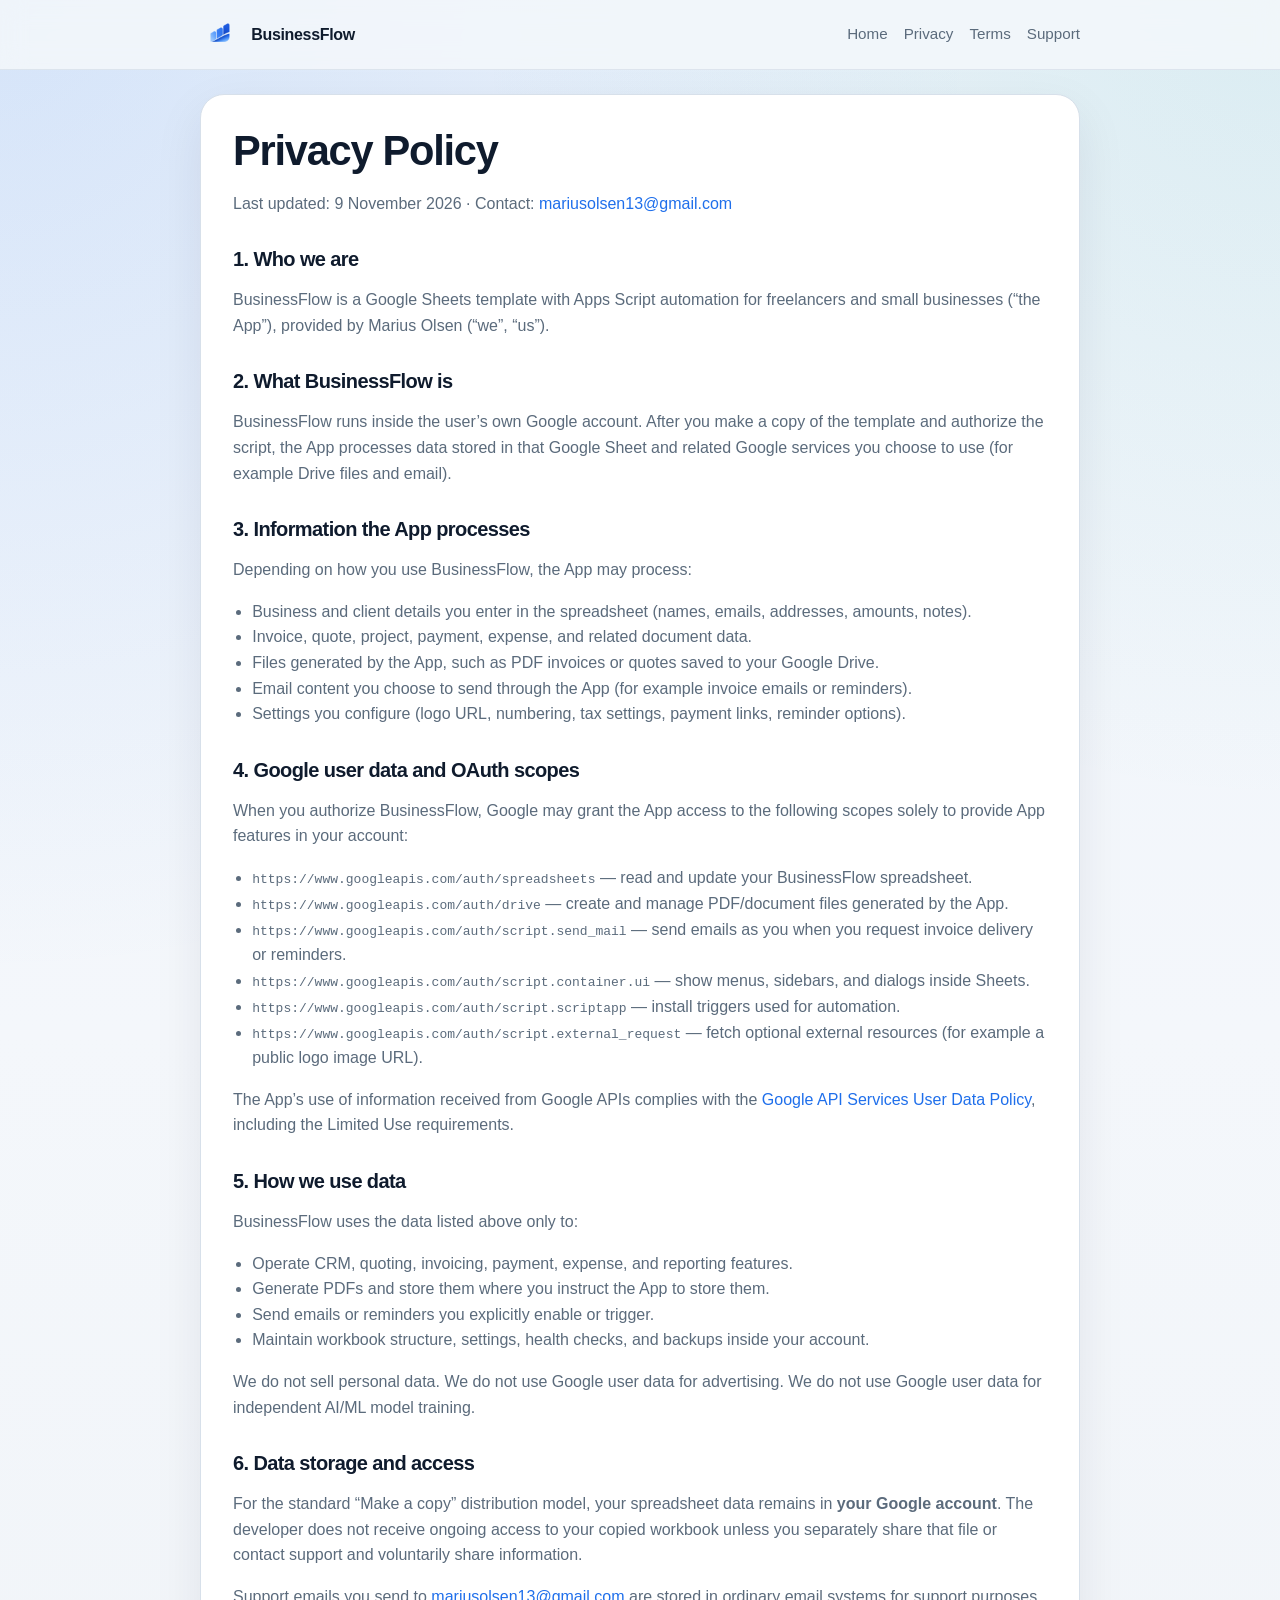
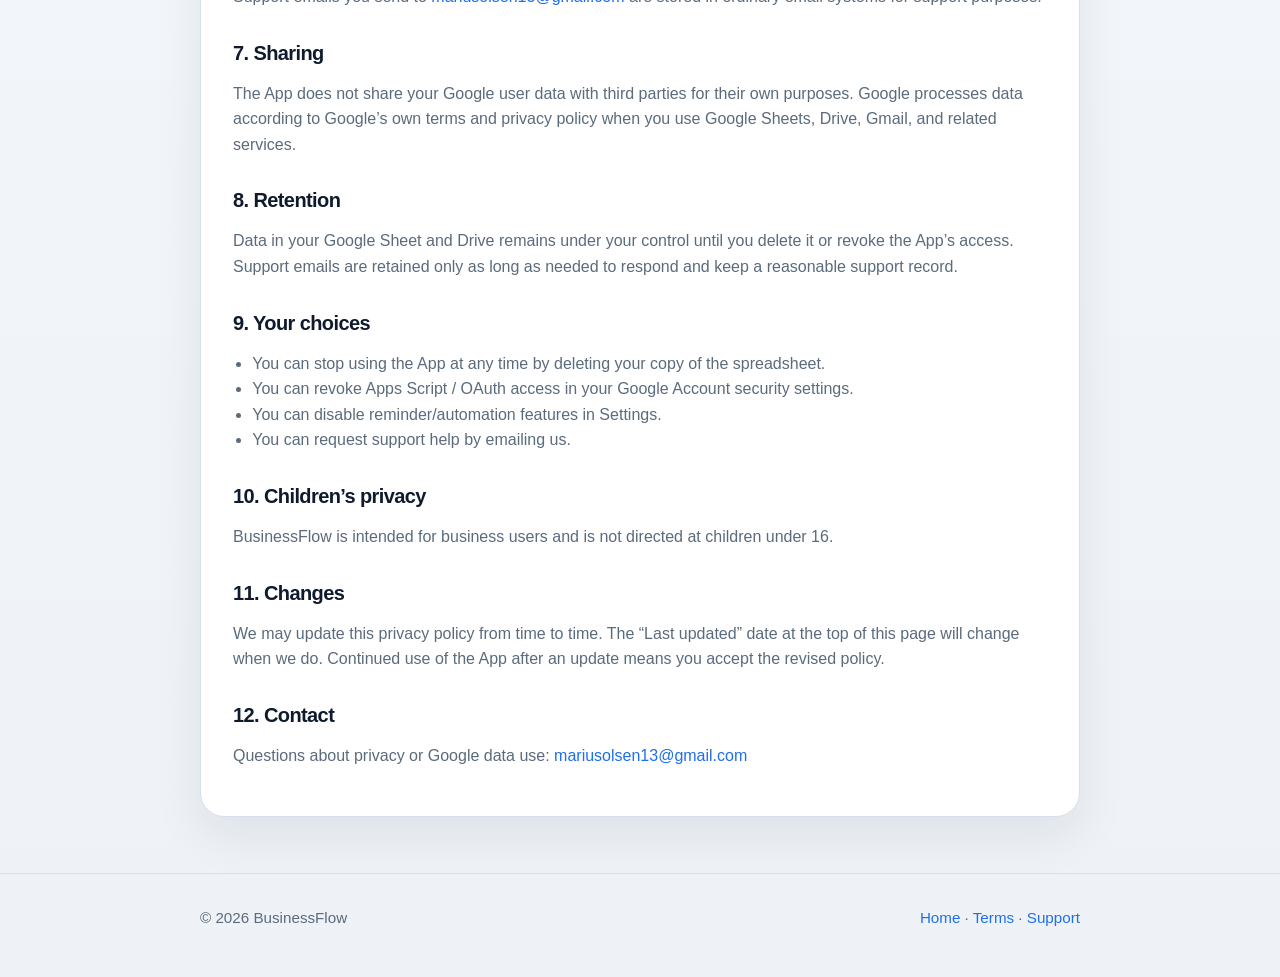
==== privacy.html @ 36321ea7 "Add BusinessFlow public site for OAuth verification. Homepage, privacy policy, terms, and consent-sc" ====
<!DOCTYPE html>
<html lang="en">
<head>
  <meta charset="utf-8">
  <meta name="viewport" content="width=device-width, initial-scale=1">
  <title>Privacy Policy – BusinessFlow</title>
  <meta name="description" content="Privacy policy for BusinessFlow, a Google Sheets and Apps Script business management template.">
  <link rel="icon" href="assets/businessflow-logo-120.png" type="image/png">
  <link rel="stylesheet" href="styles.css">
</head>
<body>
  <header class="site-header">
    <div class="wrap nav">
      <a class="brand" href="index.html">
        <img src="assets/businessflow-logo-120.png" alt="BusinessFlow logo">
        <span>BusinessFlow</span>
      </a>
      <nav class="nav-links" aria-label="Primary">
        <a href="index.html">Home</a>
        <a href="privacy.html">Privacy</a>
        <a href="terms.html">Terms</a>
        <a href="mailto:mariusolsen13@gmail.com">Support</a>
      </nav>
    </div>
  </header>

  <main class="section">
    <div class="wrap">
      <article class="panel legal">
        <h1>Privacy Policy</h1>
        <p class="meta">Last updated: 9 November 2026 · Contact: <a href="mailto:mariusolsen13@gmail.com">mariusolsen13@gmail.com</a></p>

        <h2>1. Who we are</h2>
        <p>
          BusinessFlow is a Google Sheets template with Apps Script automation for freelancers and
          small businesses (“the App”), provided by Marius Olsen (“we”, “us”).
        </p>

        <h2>2. What BusinessFlow is</h2>
        <p>
          BusinessFlow runs inside the user’s own Google account. After you make a copy of the
          template and authorize the script, the App processes data stored in that Google Sheet and
          related Google services you choose to use (for example Drive files and email).
        </p>

        <h2>3. Information the App processes</h2>
        <p>Depending on how you use BusinessFlow, the App may process:</p>
        <ul>
          <li>Business and client details you enter in the spreadsheet (names, emails, addresses, amounts, notes).</li>
          <li>Invoice, quote, project, payment, expense, and related document data.</li>
          <li>Files generated by the App, such as PDF invoices or quotes saved to your Google Drive.</li>
          <li>Email content you choose to send through the App (for example invoice emails or reminders).</li>
          <li>Settings you configure (logo URL, numbering, tax settings, payment links, reminder options).</li>
        </ul>

        <h2>4. Google user data and OAuth scopes</h2>
        <p>
          When you authorize BusinessFlow, Google may grant the App access to the following scopes
          solely to provide App features in your account:
        </p>
        <ul>
          <li><code>https://www.googleapis.com/auth/spreadsheets</code> — read and update your BusinessFlow spreadsheet.</li>
          <li><code>https://www.googleapis.com/auth/drive</code> — create and manage PDF/document files generated by the App.</li>
          <li><code>https://www.googleapis.com/auth/script.send_mail</code> — send emails as you when you request invoice delivery or reminders.</li>
          <li><code>https://www.googleapis.com/auth/script.container.ui</code> — show menus, sidebars, and dialogs inside Sheets.</li>
          <li><code>https://www.googleapis.com/auth/script.scriptapp</code> — install triggers used for automation.</li>
          <li><code>https://www.googleapis.com/auth/script.external_request</code> — fetch optional external resources (for example a public logo image URL).</li>
        </ul>
        <p>
          The App’s use of information received from Google APIs complies with the
          <a href="https://developers.google.com/terms/api-services-user-data-policy" rel="noopener noreferrer">Google API Services User Data Policy</a>,
          including the Limited Use requirements.
        </p>

        <h2>5. How we use data</h2>
        <p>BusinessFlow uses the data listed above only to:</p>
        <ul>
          <li>Operate CRM, quoting, invoicing, payment, expense, and reporting features.</li>
          <li>Generate PDFs and store them where you instruct the App to store them.</li>
          <li>Send emails or reminders you explicitly enable or trigger.</li>
          <li>Maintain workbook structure, settings, health checks, and backups inside your account.</li>
        </ul>
        <p>
          We do not sell personal data. We do not use Google user data for advertising. We do not
          use Google user data for independent AI/ML model training.
        </p>

        <h2>6. Data storage and access</h2>
        <p>
          For the standard “Make a copy” distribution model, your spreadsheet data remains in
          <strong>your Google account</strong>. The developer does not receive ongoing access to your
          copied workbook unless you separately share that file or contact support and voluntarily
          share information.
        </p>
        <p>
          Support emails you send to <a href="mailto:mariusolsen13@gmail.com">mariusolsen13@gmail.com</a>
          are stored in ordinary email systems for support purposes.
        </p>

        <h2>7. Sharing</h2>
        <p>
          The App does not share your Google user data with third parties for their own purposes.
          Google processes data according to Google’s own terms and privacy policy when you use
          Google Sheets, Drive, Gmail, and related services.
        </p>

        <h2>8. Retention</h2>
        <p>
          Data in your Google Sheet and Drive remains under your control until you delete it or
          revoke the App’s access. Support emails are retained only as long as needed to respond
          and keep a reasonable support record.
        </p>

        <h2>9. Your choices</h2>
        <ul>
          <li>You can stop using the App at any time by deleting your copy of the spreadsheet.</li>
          <li>You can revoke Apps Script / OAuth access in your Google Account security settings.</li>
          <li>You can disable reminder/automation features in Settings.</li>
          <li>You can request support help by emailing us.</li>
        </ul>

        <h2>10. Children’s privacy</h2>
        <p>BusinessFlow is intended for business users and is not directed at children under 16.</p>

        <h2>11. Changes</h2>
        <p>
          We may update this privacy policy from time to time. The “Last updated” date at the top
          of this page will change when we do. Continued use of the App after an update means you
          accept the revised policy.
        </p>

        <h2>12. Contact</h2>
        <p>
          Questions about privacy or Google data use:
          <a href="mailto:mariusolsen13@gmail.com">mariusolsen13@gmail.com</a>
        </p>
      </article>
    </div>
  </main>

  <footer class="site-footer">
    <div class="wrap footer-row">
      <div>© <span id="year"></span> BusinessFlow</div>
      <div>
        <a href="index.html">Home</a> ·
        <a href="terms.html">Terms</a> ·
        <a href="mailto:mariusolsen13@gmail.com">Support</a>
      </div>
    </div>
  </footer>
  <script>document.getElementById('year').textContent = new Date().getFullYear();</script>
</body>
</html>
---- styles.css ----
:root {
  --bg: #f4f7fb;
  --surface: #ffffff;
  --ink: #0f1b2d;
  --muted: #5b6b7c;
  --line: #d7e0ea;
  --brand: #1f6feb;
  --brand-deep: #0b3d91;
  --accent: #2aa6a1;
  --shadow: 0 18px 50px rgba(15, 27, 45, 0.08);
  --radius: 18px;
  --max: 880px;
  --font: "Segoe UI", "Helvetica Neue", Arial, sans-serif;
}

* {
  box-sizing: border-box;
}

html {
  scroll-behavior: smooth;
}

body {
  margin: 0;
  font-family: var(--font);
  color: var(--ink);
  background:
    radial-gradient(circle at top left, rgba(31, 111, 235, 0.12), transparent 34%),
    radial-gradient(circle at top right, rgba(42, 166, 161, 0.1), transparent 28%),
    linear-gradient(180deg, #eef4fb 0%, var(--bg) 40%, #eef2f6 100%);
  line-height: 1.6;
}

a {
  color: var(--brand);
  text-decoration: none;
}

a:hover {
  text-decoration: underline;
}

.wrap {
  width: min(var(--max), calc(100% - 2rem));
  margin: 0 auto;
}

.site-header {
  position: sticky;
  top: 0;
  z-index: 10;
  backdrop-filter: blur(12px);
  background: rgba(244, 247, 251, 0.86);
  border-bottom: 1px solid rgba(215, 224, 234, 0.8);
}

.nav {
  display: flex;
  align-items: center;
  justify-content: space-between;
  gap: 1rem;
  padding: 0.9rem 0;
}

.brand {
  display: inline-flex;
  align-items: center;
  gap: 0.7rem;
  color: inherit;
  font-weight: 700;
  letter-spacing: -0.02em;
  text-decoration: none;
}

.brand img {
  width: 40px;
  height: 40px;
  border-radius: 10px;
}

.nav-links {
  display: flex;
  gap: 1rem;
  flex-wrap: wrap;
  font-size: 0.95rem;
}

.nav-links a {
  color: var(--muted);
  text-decoration: none;
}

.nav-links a:hover {
  color: var(--ink);
}

.hero {
  padding: 4.5rem 0 3rem;
}

.hero-card {
  background: var(--surface);
  border: 1px solid var(--line);
  border-radius: 28px;
  box-shadow: var(--shadow);
  padding: clamp(1.5rem, 4vw, 3rem);
  display: grid;
  gap: 1.25rem;
}

.eyebrow {
  color: var(--brand-deep);
  font-size: 0.85rem;
  font-weight: 700;
  letter-spacing: 0.08em;
  text-transform: uppercase;
}

h1,
h2,
h3 {
  letter-spacing: -0.03em;
  line-height: 1.15;
  margin: 0 0 0.75rem;
}

h1 {
  font-size: clamp(2.2rem, 5vw, 3.4rem);
  max-width: 12ch;
}

.lead {
  margin: 0;
  max-width: 42rem;
  color: var(--muted);
  font-size: 1.08rem;
}

.actions {
  display: flex;
  flex-wrap: wrap;
  gap: 0.75rem;
  margin-top: 0.5rem;
}

.button {
  display: inline-flex;
  align-items: center;
  justify-content: center;
  padding: 0.85rem 1.15rem;
  border-radius: 999px;
  font-weight: 650;
  text-decoration: none;
  border: 1px solid transparent;
}

.button-primary {
  background: linear-gradient(135deg, var(--brand), var(--brand-deep));
  color: white;
}

.button-secondary {
  background: white;
  color: var(--ink);
  border-color: var(--line);
}

.section {
  padding: 1.5rem 0 3.5rem;
}

.grid {
  display: grid;
  gap: 1rem;
  grid-template-columns: repeat(auto-fit, minmax(220px, 1fr));
}

.card {
  background: var(--surface);
  border: 1px solid var(--line);
  border-radius: var(--radius);
  padding: 1.25rem;
  box-shadow: 0 8px 24px rgba(15, 27, 45, 0.04);
}

.card h3 {
  font-size: 1.05rem;
  margin-bottom: 0.4rem;
}

.card p {
  margin: 0;
  color: var(--muted);
  font-size: 0.98rem;
}

.panel {
  background: var(--surface);
  border: 1px solid var(--line);
  border-radius: 24px;
  padding: clamp(1.25rem, 3vw, 2rem);
  box-shadow: var(--shadow);
}

.panel p,
.panel li {
  color: var(--muted);
}

.panel ul {
  padding-left: 1.2rem;
}

.site-footer {
  border-top: 1px solid var(--line);
  padding: 2rem 0 3rem;
  color: var(--muted);
  font-size: 0.95rem;
}

.footer-row {
  display: flex;
  justify-content: space-between;
  gap: 1rem;
  flex-wrap: wrap;
}

.legal h1 {
  max-width: none;
  font-size: clamp(1.8rem, 4vw, 2.6rem);
  margin-bottom: 0.5rem;
}

.legal .meta {
  color: var(--muted);
  margin-bottom: 2rem;
}

.legal h2 {
  margin-top: 2rem;
  font-size: 1.25rem;
}

.legal p,
.legal li {
  color: var(--muted);
}

@media (max-width: 640px) {
  .nav-links {
    gap: 0.7rem;
  }

  h1 {
    max-width: none;
  }
}
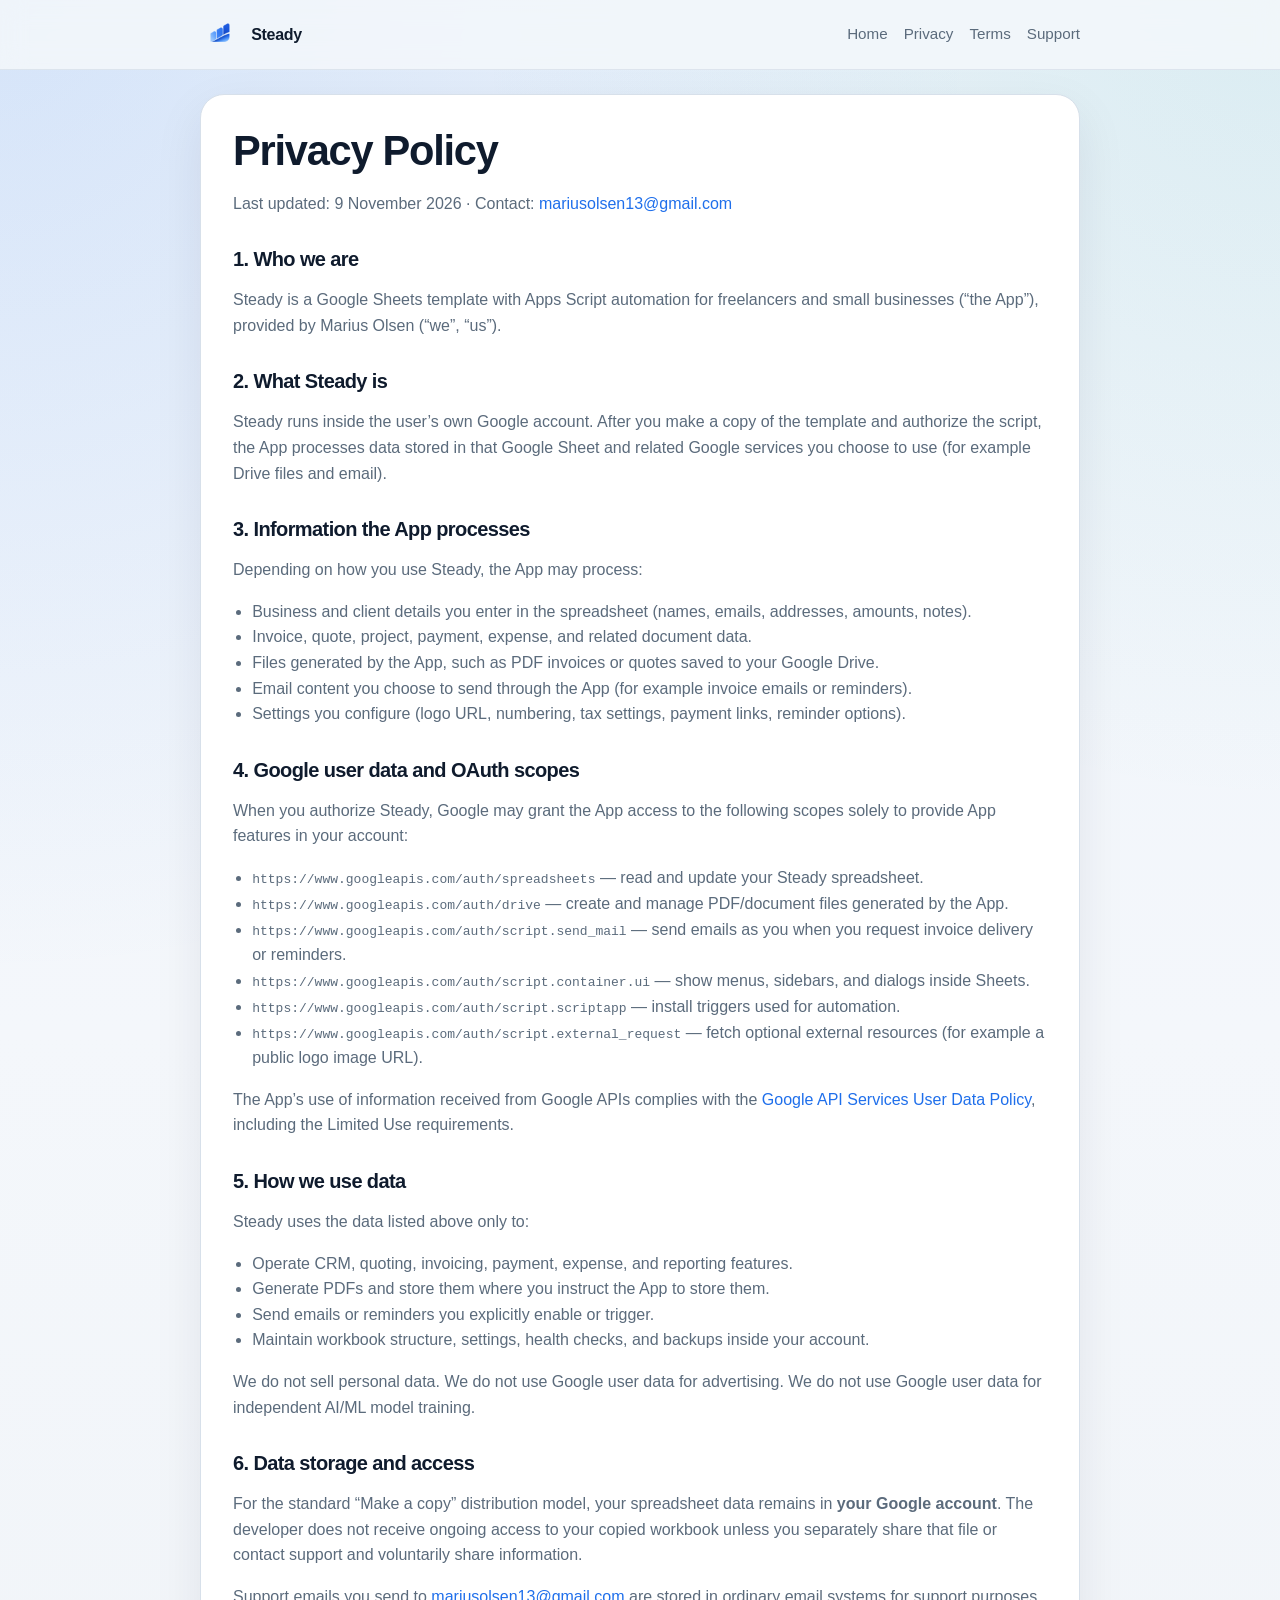
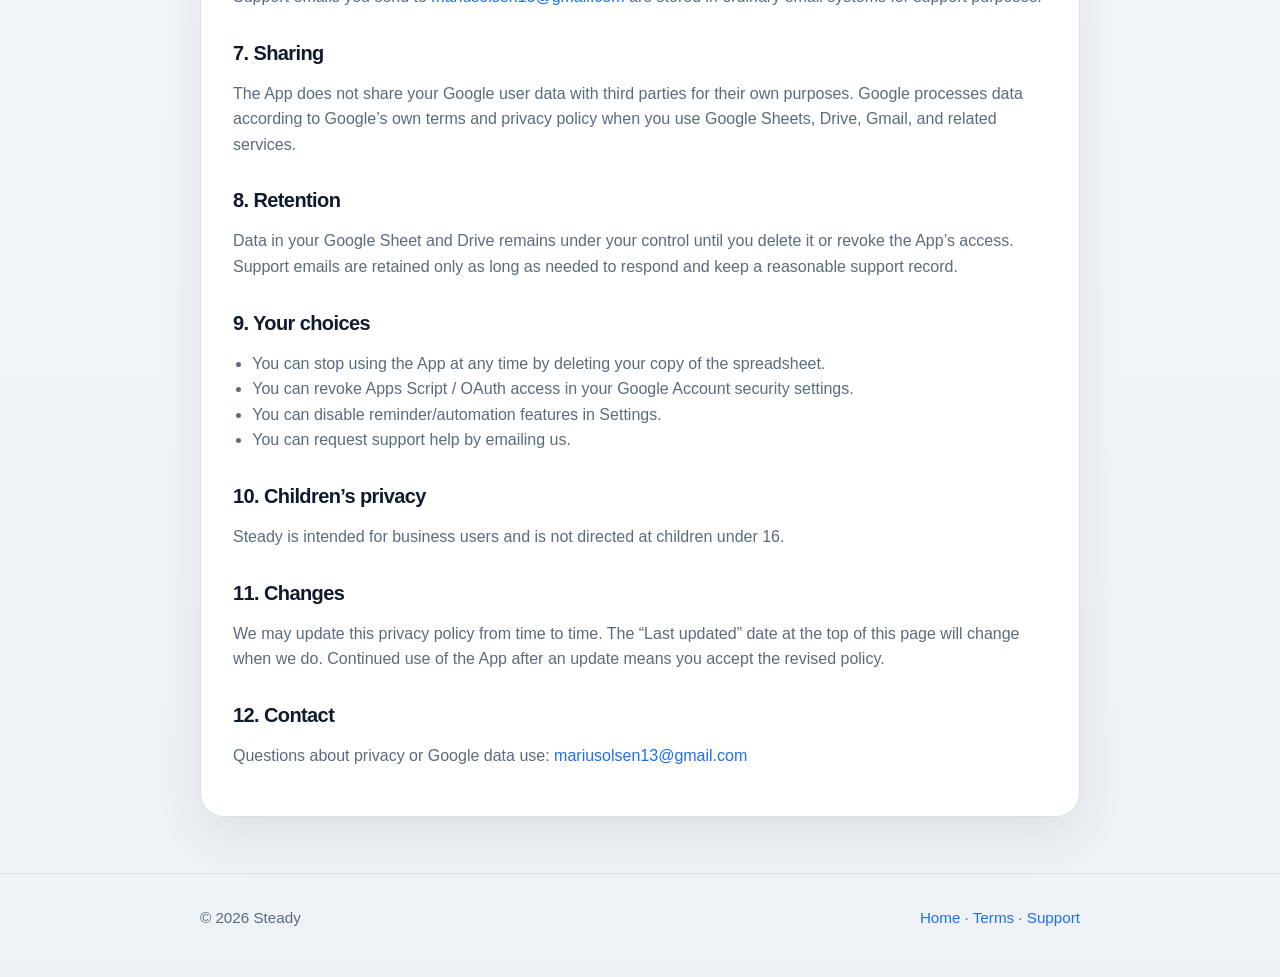
==== commit fbc02abe: "Rebrand site from BusinessFlow to Steady." ====
--- a/privacy.html
+++ b/privacy.html
@@ -3,17 +3,17 @@
 <head>
   <meta charset="utf-8">
   <meta name="viewport" content="width=device-width, initial-scale=1">
-  <title>Privacy Policy – BusinessFlow</title>
-  <meta name="description" content="Privacy policy for BusinessFlow, a Google Sheets and Apps Script business management template.">
-  <link rel="icon" href="assets/businessflow-logo-120.png" type="image/png">
+  <title>Privacy Policy – Steady</title>
+  <meta name="description" content="Privacy policy for Steady, a Google Sheets and Apps Script business management template.">
+  <link rel="icon" href="assets/steady-logo-120.png" type="image/png">
   <link rel="stylesheet" href="styles.css">
 </head>
 <body>
   <header class="site-header">
     <div class="wrap nav">
       <a class="brand" href="index.html">
-        <img src="assets/businessflow-logo-120.png" alt="BusinessFlow logo">
-        <span>BusinessFlow</span>
+        <img src="assets/steady-logo-120.png" alt="Steady logo">
+        <span>Steady</span>
       </a>
       <nav class="nav-links" aria-label="Primary">
         <a href="index.html">Home</a>
@@ -32,19 +32,19 @@
 
         <h2>1. Who we are</h2>
         <p>
-          BusinessFlow is a Google Sheets template with Apps Script automation for freelancers and
+          Steady is a Google Sheets template with Apps Script automation for freelancers and
           small businesses (“the App”), provided by Marius Olsen (“we”, “us”).
         </p>
 
-        <h2>2. What BusinessFlow is</h2>
+        <h2>2. What Steady is</h2>
         <p>
-          BusinessFlow runs inside the user’s own Google account. After you make a copy of the
+          Steady runs inside the user’s own Google account. After you make a copy of the
           template and authorize the script, the App processes data stored in that Google Sheet and
           related Google services you choose to use (for example Drive files and email).
         </p>
 
         <h2>3. Information the App processes</h2>
-        <p>Depending on how you use BusinessFlow, the App may process:</p>
+        <p>Depending on how you use Steady, the App may process:</p>
         <ul>
           <li>Business and client details you enter in the spreadsheet (names, emails, addresses, amounts, notes).</li>
           <li>Invoice, quote, project, payment, expense, and related document data.</li>
@@ -55,11 +55,11 @@
 
         <h2>4. Google user data and OAuth scopes</h2>
         <p>
-          When you authorize BusinessFlow, Google may grant the App access to the following scopes
+          When you authorize Steady, Google may grant the App access to the following scopes
           solely to provide App features in your account:
         </p>
         <ul>
-          <li><code>https://www.googleapis.com/auth/spreadsheets</code> — read and update your BusinessFlow spreadsheet.</li>
+          <li><code>https://www.googleapis.com/auth/spreadsheets</code> — read and update your Steady spreadsheet.</li>
           <li><code>https://www.googleapis.com/auth/drive</code> — create and manage PDF/document files generated by the App.</li>
           <li><code>https://www.googleapis.com/auth/script.send_mail</code> — send emails as you when you request invoice delivery or reminders.</li>
           <li><code>https://www.googleapis.com/auth/script.container.ui</code> — show menus, sidebars, and dialogs inside Sheets.</li>
@@ -73,7 +73,7 @@
         </p>
 
         <h2>5. How we use data</h2>
-        <p>BusinessFlow uses the data listed above only to:</p>
+        <p>Steady uses the data listed above only to:</p>
         <ul>
           <li>Operate CRM, quoting, invoicing, payment, expense, and reporting features.</li>
           <li>Generate PDFs and store them where you instruct the App to store them.</li>
@@ -120,7 +120,7 @@
         </ul>
 
         <h2>10. Children’s privacy</h2>
-        <p>BusinessFlow is intended for business users and is not directed at children under 16.</p>
+        <p>Steady is intended for business users and is not directed at children under 16.</p>
 
         <h2>11. Changes</h2>
         <p>
@@ -140,7 +140,7 @@
 
   <footer class="site-footer">
     <div class="wrap footer-row">
-      <div>© <span id="year"></span> BusinessFlow</div>
+      <div>© <span id="year"></span> Steady</div>
       <div>
         <a href="index.html">Home</a> ·
         <a href="terms.html">Terms</a> ·
